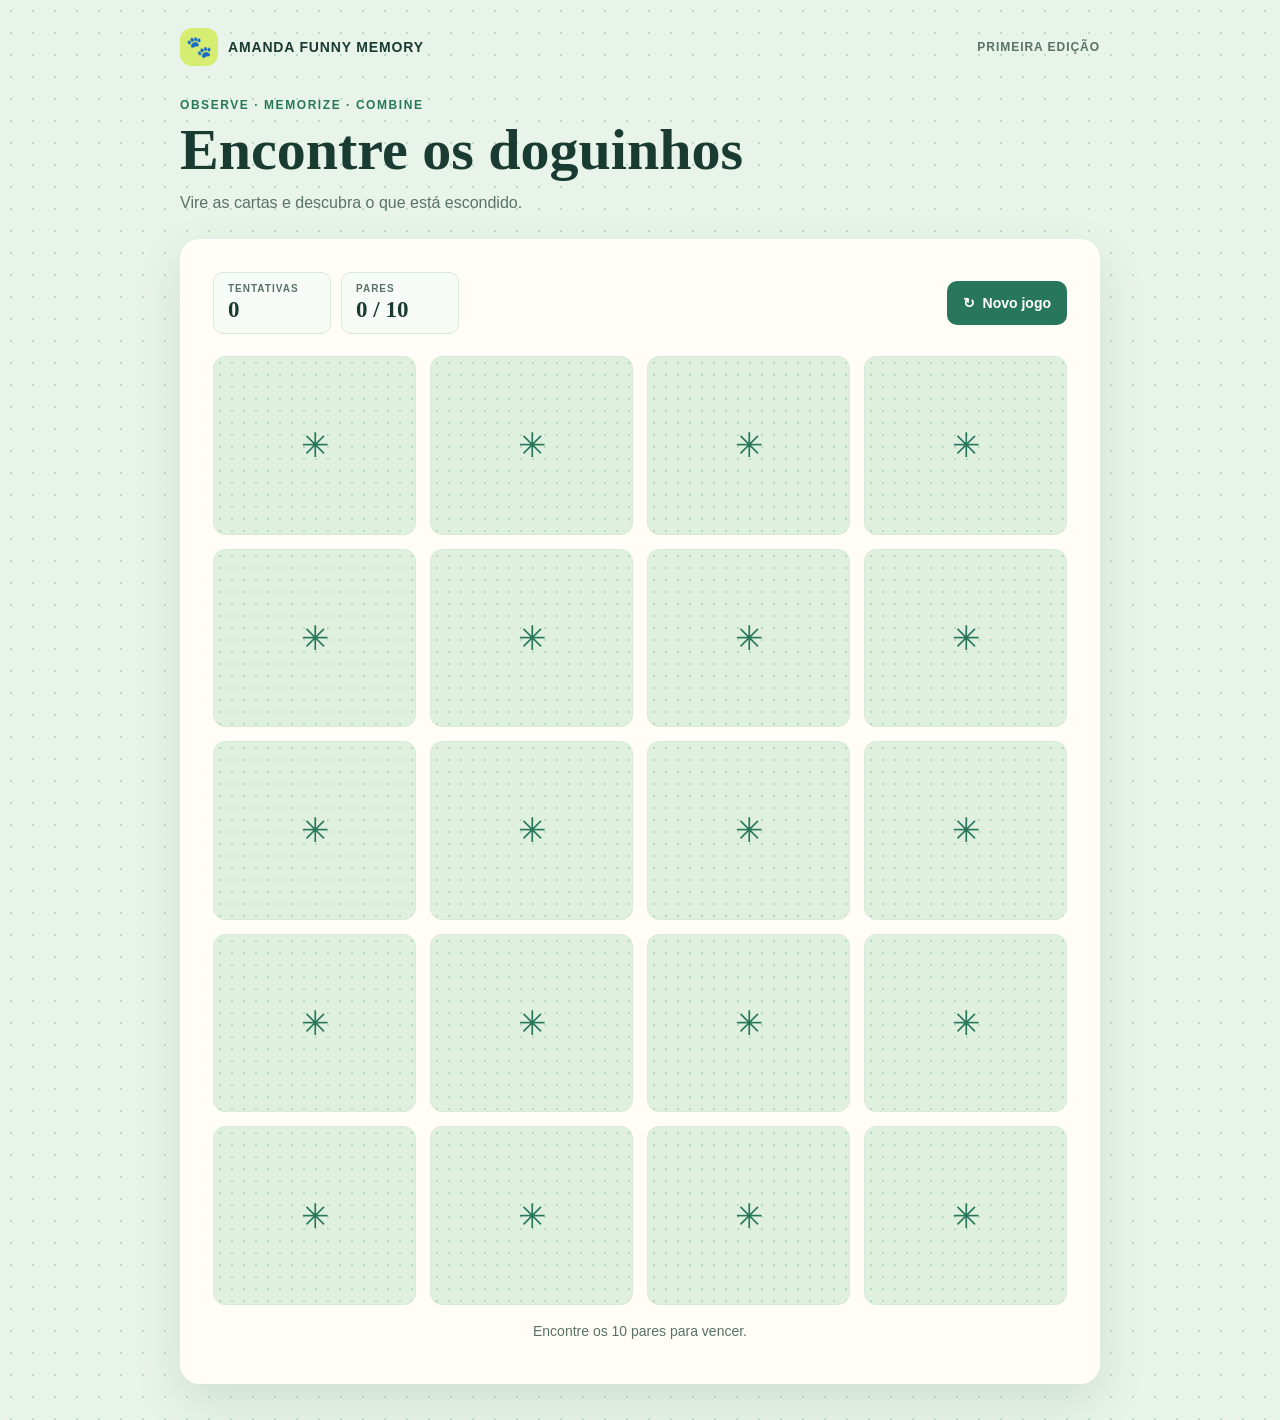
==== index.html @ e9688cb9 "Add memory game" ====
<!doctype html>
<html lang="pt-BR">
<head>
  <meta charset="utf-8">
  <meta name="viewport" content="width=device-width, initial-scale=1">
  <meta name="theme-color" content="#d9f0e2">
  <title>Amanda Funny Memory | Jogo da memória</title>
  <style>
    :root {
      color-scheme: light;
      --ink: #193b32;
      --muted: #587268;
      --leaf: #28775c;
      --leaf-dark: #1d5c46;
      --lime: #d7ed71;
      --coral: #ed7658;
      --paper: #fffdf6;
      --line: #d9e8dc;
      --shadow: 0 18px 48px rgb(33 81 59 / 12%);
    }

    * { box-sizing: border-box; }

    body {
      min-width: 320px;
      min-height: 100vh;
      margin: 0;
      color: var(--ink);
      background-color: #e8f4e9;
      background-image: radial-gradient(#bddcc6 1px, transparent 1px);
      background-size: 22px 22px;
      font-family: "Trebuchet MS", "Segoe UI", sans-serif;
    }

    button { font: inherit; }

    .page {
      width: min(100% - 36px, 920px);
      margin: 0 auto;
      padding: 28px 0 36px;
    }

    .topbar {
      display: flex;
      align-items: center;
      justify-content: space-between;
      margin-bottom: 32px;
    }

    .brand {
      display: inline-flex;
      align-items: center;
      gap: 10px;
      color: var(--ink);
      font-size: 14px;
      font-weight: 800;
      letter-spacing: 0.06em;
      text-transform: uppercase;
    }

    .brand-mark {
      display: grid;
      width: 38px;
      aspect-ratio: 1;
      place-items: center;
      border-radius: 12px;
      background: var(--lime);
      font-size: 21px;
    }

    .edition {
      color: var(--muted);
      font-size: 12px;
      font-weight: 700;
      letter-spacing: 0.08em;
      text-transform: uppercase;
    }

    .intro { margin-bottom: 24px; }

    .eyebrow {
      margin: 0 0 8px;
      color: var(--leaf);
      font-size: 12px;
      font-weight: 800;
      letter-spacing: 0.13em;
      text-transform: uppercase;
    }

    h1 {
      margin: 0;
      font-family: Georgia, "Times New Roman", serif;
      font-size: clamp(36px, 7vw, 58px);
      font-weight: 700;
      line-height: 1.05;
    }

    .subtitle {
      margin: 10px 0 0;
      color: var(--muted);
      font-size: 16px;
      line-height: 1.5;
    }

    .game-panel {
      padding: clamp(18px, 4vw, 32px);
      border: 1px solid rgb(255 255 255 / 80%);
      border-radius: 20px;
      background: var(--paper);
      box-shadow: var(--shadow);
    }

    .game-topline {
      display: flex;
      align-items: center;
      justify-content: space-between;
      gap: 16px;
      margin-bottom: 22px;
    }

    .stats {
      display: flex;
      flex-wrap: wrap;
      gap: 10px;
    }

    .stat {
      min-width: 118px;
      padding: 10px 14px;
      border: 1px solid var(--line);
      border-radius: 10px;
      background: #f7fbf5;
    }

    .stat-label {
      display: block;
      margin-bottom: 3px;
      color: var(--muted);
      font-size: 10px;
      font-weight: 800;
      letter-spacing: 0.1em;
      text-transform: uppercase;
    }

    .stat-value {
      font-family: Georgia, "Times New Roman", serif;
      font-size: 23px;
      font-weight: 700;
      font-variant-numeric: tabular-nums;
    }

    .new-game {
      display: inline-flex;
      min-height: 44px;
      align-items: center;
      justify-content: center;
      gap: 8px;
      padding: 0 16px;
      border: 0;
      border-radius: 10px;
      background: var(--leaf);
      color: white;
      cursor: pointer;
      font-size: 14px;
      font-weight: 800;
      transition: background-color 160ms ease, transform 160ms ease;
    }

    .new-game:hover { background: var(--leaf-dark); transform: translateY(-1px); }
    .new-game:focus-visible, .animal-card:focus-visible { outline: 3px solid var(--coral); outline-offset: 3px; }

    .board {
      display: grid;
      grid-template-columns: repeat(4, minmax(0, 1fr));
      gap: clamp(8px, 2vw, 14px);
      perspective: 1000px;
    }

    .animal-card {
      position: relative;
      display: grid;
      min-width: 0;
      aspect-ratio: 1 / 0.88;
      padding: 0;
      border: 0;
      border-radius: 12px;
      background: transparent;
      cursor: pointer;
      transform-style: preserve-3d;
      transition: transform 480ms cubic-bezier(.2, .75, .25, 1);
    }

    .animal-card.is-flipped, .animal-card.is-matched { transform: rotateY(180deg); }
    .animal-card:disabled { cursor: default; }

    .card-face {
      position: absolute;
      inset: 0;
      display: grid;
      place-items: center;
      overflow: hidden;
      border: 1px solid var(--line);
      border-radius: inherit;
      backface-visibility: hidden;
      -webkit-backface-visibility: hidden;
    }

    .card-back {
      background-color: #dff0df;
      background-image: radial-gradient(#b7d9be 1px, transparent 1px);
      background-size: 12px 12px;
      color: var(--leaf);
      font-size: clamp(23px, 5vw, 34px);
      transition: background-color 180ms ease;
    }

    .animal-card:hover:not(:disabled) .card-back { background-color: #d2eacd; }

    .card-front {
      background: #fff;
      transform: rotateY(180deg);
    }

    .card-front img {
      width: 100%;
      height: 100%;
      padding: 6px;
      object-fit: contain;
    }

    .animal-card.is-matched .card-front {
      border-color: #cf9bc4;
      background: #ebcfea;
      animation: match-pop 360ms ease both;
    }

    .status {
      min-height: 28px;
      margin: 18px 0 0;
      color: var(--muted);
      font-size: 14px;
      text-align: center;
    }

    .status.is-success {
      color: var(--leaf-dark);
      font-weight: 800;
    }

    @keyframes match-pop {
      50% { scale: 1.06; }
    }

    @media (max-width: 520px) {
      .page { width: min(100% - 24px, 440px); padding-top: 18px; }
      .topbar { margin-bottom: 26px; }
      .edition { font-size: 10px; }
      .game-panel { padding: 16px; border-radius: 16px; }
      .game-topline { align-items: stretch; flex-direction: column; }
      .stats { display: grid; grid-template-columns: 1fr 1fr; }
      .stat { min-width: 0; }
      .new-game { width: 100%; }
      .board { gap: 8px; }
      .animal-card { aspect-ratio: 1 / 1; }
    }

    @media (prefers-reduced-motion: reduce) {
      *, *::before, *::after { scroll-behavior: auto !important; animation-duration: 0.01ms !important; animation-iteration-count: 1 !important; transition-duration: 0.01ms !important; }
    }
  </style>
</head>
<body>
  <main class="page">
    <header class="topbar">
      <div class="brand"><span class="brand-mark" aria-hidden="true">🐾</span> Amanda Funny Memory</div>
      <div class="edition">Primeira Edição</div>
    </header>

    <section class="intro" aria-labelledby="page-title">
      <p class="eyebrow">Observe · memorize · combine</p>
      <h1 id="page-title">Encontre os doguinhos</h1>
      <p class="subtitle">Vire as cartas e descubra o que está escondido.</p>
    </section>

    <section class="game-panel" aria-label="Jogo da memória de animais">
      <div class="game-topline">
        <div class="stats" aria-label="Placar">
          <div class="stat">
            <span class="stat-label">Tentativas</span>
            <span class="stat-value" id="attempts">0</span>
          </div>
          <div class="stat">
            <span class="stat-label">Pares</span>
            <span class="stat-value"><span id="pairs">0</span><span aria-hidden="true"> / 10</span></span>
          </div>
        </div>
        <button class="new-game" id="new-game" type="button"><span aria-hidden="true">↻</span> Novo jogo</button>
      </div>

      <div class="board" id="board" aria-label="Tabuleiro com 20 cartas"></div>
      <p class="status" id="status" role="status" aria-live="polite">Encontre os 10 pares para vencer.</p>
    </section>
  </main>

  <script>
    const images = [
      "animal1.jpeg", "animal2.jpg", "animal3.jpg", "animal4.jpeg", "animal5.jpg",
      "animal6.jpeg", "animal7.jpeg", "animal8.jpg", "animal9.jpg", "animal10.jpg"
    ];
    const board = document.querySelector("#board");
    const attemptsDisplay = document.querySelector("#attempts");
    const pairsDisplay = document.querySelector("#pairs");
    const statusDisplay = document.querySelector("#status");
    const newGameButton = document.querySelector("#new-game");

    let firstCard = null;
    let secondCard = null;
    let locked = false;
    let attempts = 0;
    let matchedPairs = 0;
    let mismatchTimer = null;

    function shuffledCards() {
      const cards = [...images, ...images];
      for (let index = cards.length - 1; index > 0; index -= 1) {
        const swapIndex = Math.floor(Math.random() * (index + 1));
        [cards[index], cards[swapIndex]] = [cards[swapIndex], cards[index]];
      }
      return cards;
    }

    function createCard(imageName, index) {
      const card = document.createElement("button");
      card.className = "animal-card";
      card.type = "button";
      card.dataset.image = imageName;
      card.setAttribute("aria-label", `Carta ${index + 1}, fechada`);
      card.setAttribute("aria-pressed", "false");

      const back = document.createElement("span");
      back.className = "card-face card-back";
      back.setAttribute("aria-hidden", "true");
      back.textContent = "✳";

      const front = document.createElement("span");
      front.className = "card-face card-front";
      front.setAttribute("aria-hidden", "true");

      const image = document.createElement("img");
      image.src = `Animais/${encodeURIComponent(imageName)}`;
      image.alt = "";
      image.draggable = false;
      front.append(image);
      card.append(back, front);
      card.addEventListener("click", () => flipCard(card, index));
      return card;
    }

    function startGame() {
      window.clearTimeout(mismatchTimer);
      firstCard = null;
      secondCard = null;
      locked = false;
      attempts = 0;
      matchedPairs = 0;
      attemptsDisplay.textContent = "0";
      pairsDisplay.textContent = "0";
      statusDisplay.textContent = "Encontre os 10 pares para vencer.";
      statusDisplay.classList.remove("is-success");
      board.replaceChildren(...shuffledCards().map(createCard));
    }

    function flipCard(card, index) {
      if (locked || card === firstCard || card.classList.contains("is-matched")) return;

      card.classList.add("is-flipped");
      card.setAttribute("aria-pressed", "true");
      card.setAttribute("aria-label", `Carta ${index + 1}, imagem revelada`);

      if (!firstCard) {
        firstCard = card;
        return;
      }

      secondCard = card;
      locked = true;
      attempts += 1;
      attemptsDisplay.textContent = String(attempts);

      if (firstCard.dataset.image === secondCard.dataset.image) {
        firstCard.classList.add("is-matched");
        secondCard.classList.add("is-matched");
        firstCard.disabled = true;
        secondCard.disabled = true;
        matchedPairs += 1;
        pairsDisplay.textContent = String(matchedPairs);
        firstCard = null;
        secondCard = null;
        locked = false;

        if (matchedPairs === images.length) {
          statusDisplay.textContent = `Parabéns! Você encontrou todos os pares em ${attempts} tentativas!`;
          statusDisplay.classList.add("is-success");
        } else {
          statusDisplay.textContent = "Par encontrado! Continue procurando.";
        }
        return;
      }

      statusDisplay.textContent = "Não foi dessa vez. Tente outra combinação.";
      mismatchTimer = window.setTimeout(() => {
        for (const hiddenCard of [firstCard, secondCard]) {
          hiddenCard.classList.remove("is-flipped");
          hiddenCard.setAttribute("aria-pressed", "false");
          hiddenCard.setAttribute("aria-label", `Carta ${Array.from(board.children).indexOf(hiddenCard) + 1}, fechada`);
        }
        firstCard = null;
        secondCard = null;
        locked = false;
        statusDisplay.textContent = "Encontre os 10 pares para vencer.";
      }, 850);
    }

    newGameButton.addEventListener("click", startGame);
    startGame();
  </script>
</body>
</html>
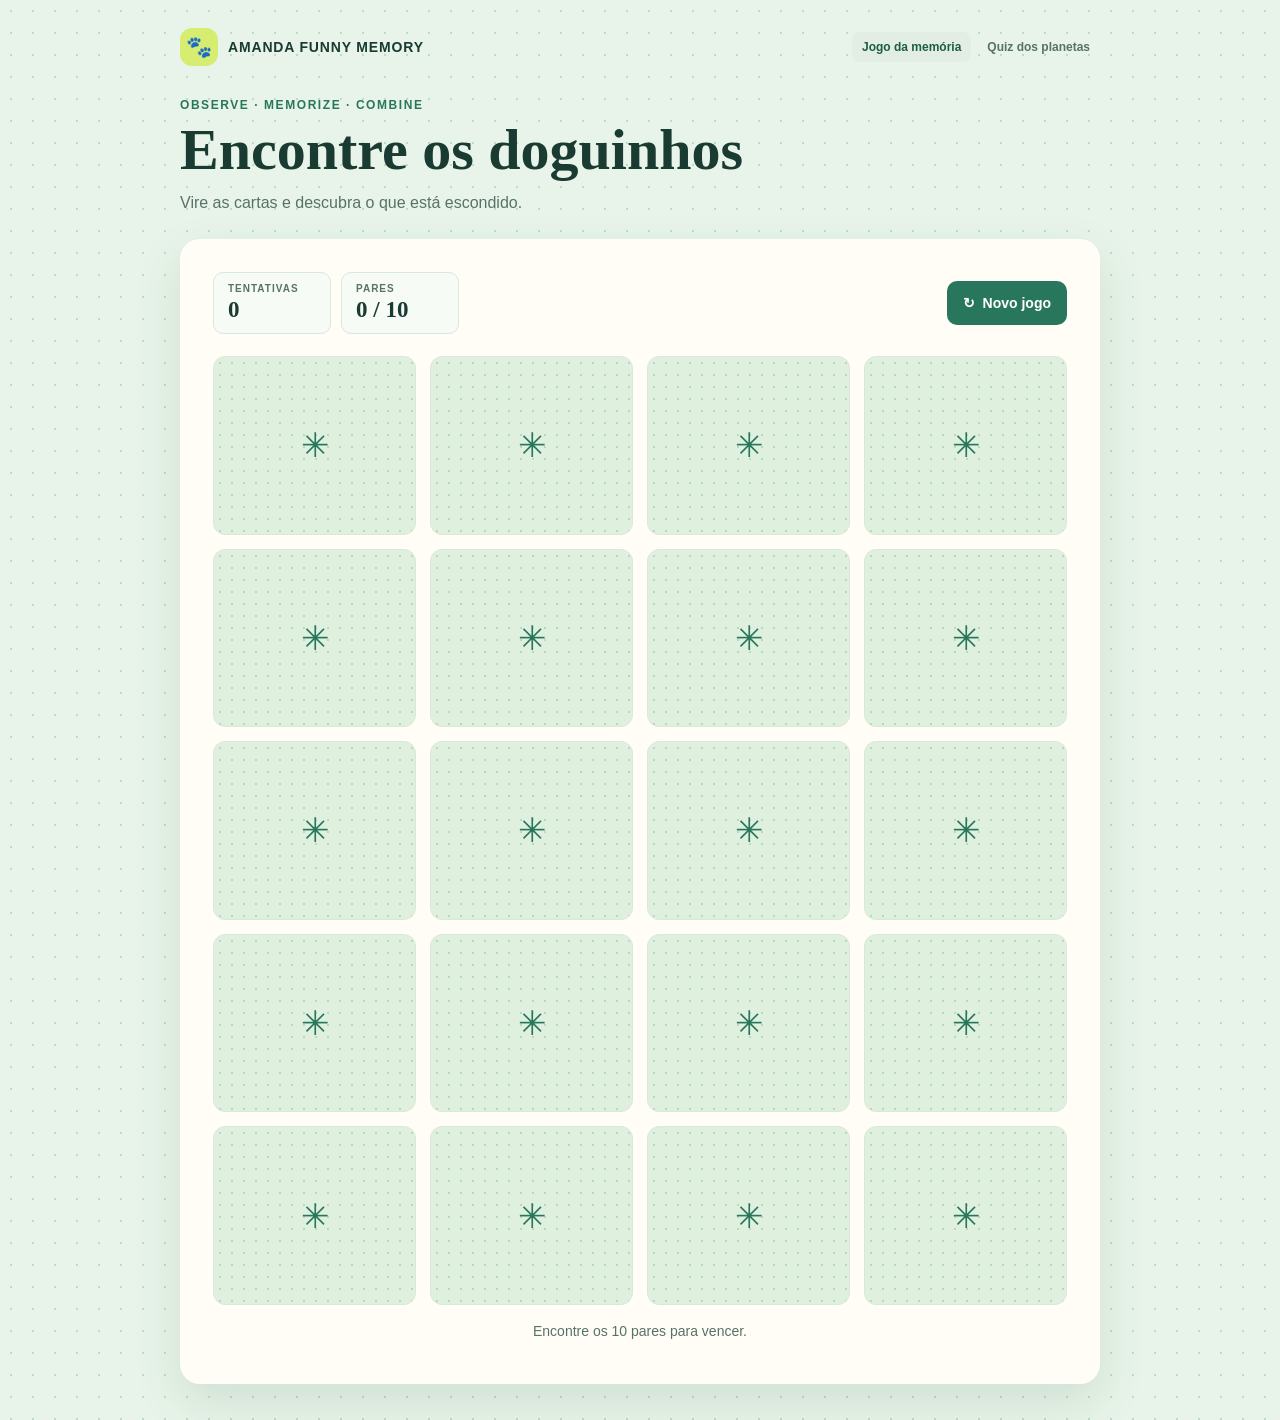
==== commit 5f13f9eb: "Add planets quiz to games site" ====
--- a/index.html
+++ b/index.html
@@ -76,6 +76,26 @@
       text-transform: uppercase;
     }
 
+    .game-nav {
+      display: flex;
+      align-items: center;
+      gap: 6px;
+    }
+
+    .game-nav a {
+      padding: 8px 10px;
+      border-radius: 8px;
+      color: var(--muted);
+      font-size: 12px;
+      font-weight: 700;
+      text-decoration: none;
+    }
+
+    .game-nav a:hover, .game-nav a[aria-current="page"] {
+      background: #e2eee3;
+      color: var(--leaf-dark);
+    }
+
     .intro { margin-bottom: 24px; }
 
     .eyebrow {
@@ -254,7 +274,8 @@
     @media (max-width: 520px) {
       .page { width: min(100% - 24px, 440px); padding-top: 18px; }
       .topbar { margin-bottom: 26px; }
-      .edition { font-size: 10px; }
+      .topbar { align-items: flex-start; flex-direction: column; gap: 10px; padding-bottom: 14px; }
+      .game-nav a { padding: 7px 8px; font-size: 10px; }
       .game-panel { padding: 16px; border-radius: 16px; }
       .game-topline { align-items: stretch; flex-direction: column; }
       .stats { display: grid; grid-template-columns: 1fr 1fr; }
@@ -273,7 +294,10 @@
   <main class="page">
     <header class="topbar">
       <div class="brand"><span class="brand-mark" aria-hidden="true">🐾</span> Amanda Funny Memory</div>
-      <div class="edition">Primeira Edição</div>
+      <nav class="game-nav" aria-label="Jogos">
+        <a href="index.html" aria-current="page">Jogo da memória</a>
+        <a href="quiz.html">Quiz dos planetas</a>
+      </nav>
     </header>
 
     <section class="intro" aria-labelledby="page-title">
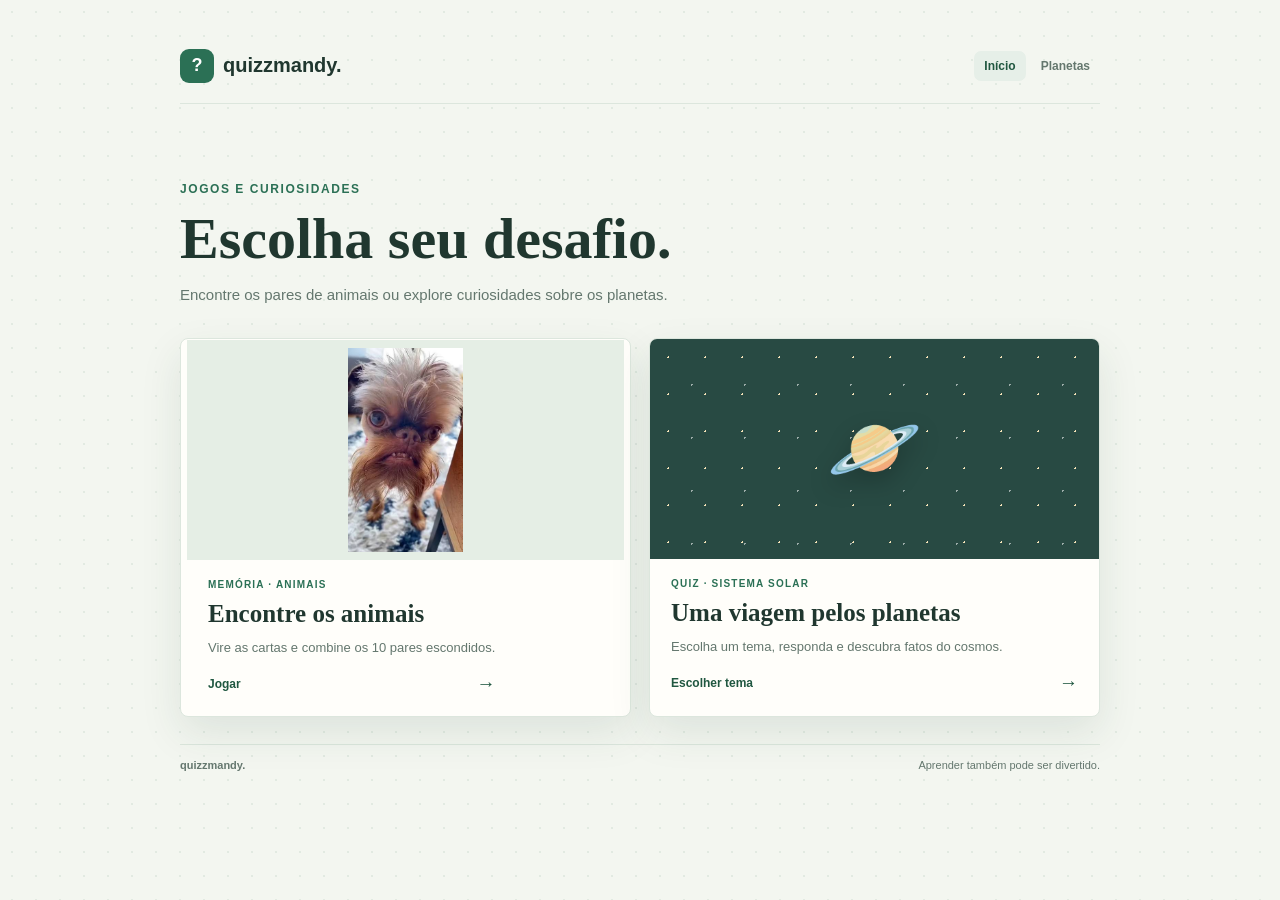
==== commit fe8d5196: "Organiza catalogo de jogos e estilos" ====
--- a/index.html
+++ b/index.html
@@ -3,8 +3,8 @@
 <head>
   <meta charset="utf-8">
   <meta name="viewport" content="width=device-width, initial-scale=1">
-  <meta name="theme-color" content="#d9f0e2">
-  <title>Amanda Funny Memory | Jogo da memória</title>
+  <meta name="theme-color" content="#f3f6f0">
+  <title>quizzmandy | Jogos e quizzes</title>
   <style>
     :root {
       color-scheme: light;
@@ -289,24 +289,57 @@
       *, *::before, *::after { scroll-behavior: auto !important; animation-duration: 0.01ms !important; animation-iteration-count: 1 !important; transition-duration: 0.01ms !important; }
     }
   </style>
+  <link rel="stylesheet" href="site.css">
 </head>
 <body>
   <main class="page">
     <header class="topbar">
-      <div class="brand"><span class="brand-mark" aria-hidden="true">🐾</span> Amanda Funny Memory</div>
+      <a class="brand" href="index.html" aria-label="quizzmandy, início"><span class="brand-mark" aria-hidden="true">?</span><span>quizzmandy<span class="brand-dot">.</span></span></a>
       <nav class="game-nav" aria-label="Jogos">
-        <a href="index.html" aria-current="page">Jogo da memória</a>
-        <a href="quiz.html">Quiz dos planetas</a>
+        <a id="home-link" href="#jogos" aria-current="page">Início</a>
+        <a href="quiz.html">Planetas</a>
       </nav>
     </header>
 
-    <section class="intro" aria-labelledby="page-title">
-      <p class="eyebrow">Observe · memorize · combine</p>
-      <h1 id="page-title">Encontre os doguinhos</h1>
-      <p class="subtitle">Vire as cartas e descubra o que está escondido.</p>
+    <section class="portal-view" id="home-view" aria-labelledby="home-title">
+      <div class="portal-intro">
+        <p class="eyebrow">JOGOS E CURIOSIDADES</p>
+        <h1 id="home-title" tabindex="-1">Escolha seu desafio.</h1>
+        <p>Encontre os pares de animais ou explore curiosidades sobre os planetas.</p>
+      </div>
+
+      <div class="experience-grid" id="jogos">
+        <button class="experience-card" id="animais" type="button" data-action="start-memory">
+          <span class="experience-art experience-art--animals"><img src="Animais/animal1.jpeg" alt="" fetchpriority="high"></span>
+          <span class="experience-copy">
+            <span class="experience-kicker">MEMÓRIA · ANIMAIS</span>
+            <span class="experience-title">Encontre os animais</span>
+            <span class="experience-description">Vire as cartas e combine os 10 pares escondidos.</span>
+            <span class="experience-cta">Jogar <span aria-hidden="true">→</span></span>
+          </span>
+        </button>
+
+        <a class="experience-card" href="quiz.html">
+          <span class="experience-art experience-art--planets" aria-hidden="true"><span>🪐</span></span>
+          <span class="experience-copy">
+            <span class="experience-kicker">QUIZ · SISTEMA SOLAR</span>
+            <span class="experience-title">Uma viagem pelos planetas</span>
+            <span class="experience-description">Escolha um tema, responda e descubra fatos do cosmos.</span>
+            <span class="experience-cta">Escolher tema <span aria-hidden="true">→</span></span>
+          </span>
+        </a>
+      </div>
+      <footer class="portal-footer">quizzmandy. <span>Aprender também pode ser divertido.</span></footer>
     </section>
 
-    <section class="game-panel" aria-label="Jogo da memória de animais">
+    <section class="animal-view is-hidden" id="animal-game" aria-labelledby="page-title" aria-hidden="true">
+      <section class="intro" aria-labelledby="page-title">
+        <p class="eyebrow">OBSERVE · MEMORIZE · COMBINE</p>
+        <h1 id="page-title" tabindex="-1">Encontre os animais</h1>
+        <p class="subtitle">Vire as cartas e descubra o que está escondido.</p>
+      </section>
+
+      <section class="game-panel" aria-label="Jogo da memória de animais">
       <div class="game-topline">
         <div class="stats" aria-label="Placar">
           <div class="stat">
@@ -323,6 +356,7 @@
 
       <div class="board" id="board" aria-label="Tabuleiro com 20 cartas"></div>
       <p class="status" id="status" role="status" aria-live="polite">Encontre os 10 pares para vencer.</p>
+      </section>
     </section>
   </main>
 
@@ -336,6 +370,12 @@
     const pairsDisplay = document.querySelector("#pairs");
     const statusDisplay = document.querySelector("#status");
     const newGameButton = document.querySelector("#new-game");
+    const homeView = document.querySelector("#home-view");
+    const animalView = document.querySelector("#animal-game");
+    const homeLink = document.querySelector("#home-link");
+    const animalStartButton = document.querySelector("#animais");
+    const homeTitle = document.querySelector("#home-title");
+    const animalTitle = document.querySelector("#page-title");
 
     let firstCard = null;
     let secondCard = null;
@@ -394,6 +434,22 @@
       board.replaceChildren(...shuffledCards().map(createCard));
     }
 
+    function showAnimalGame() {
+      startGame();
+      homeView.classList.add("is-hidden");
+      animalView.classList.remove("is-hidden");
+      animalView.setAttribute("aria-hidden", "false");
+      animalTitle.focus();
+    }
+
+    function showHome() {
+      window.clearTimeout(mismatchTimer);
+      homeView.classList.remove("is-hidden");
+      animalView.classList.add("is-hidden");
+      animalView.setAttribute("aria-hidden", "true");
+      homeTitle.focus();
+    }
+
     function flipCard(card, index) {
       if (locked || card === firstCard || card.classList.contains("is-matched")) return;
 
@@ -445,8 +501,14 @@
       }, 850);
     }
 
+    animalStartButton.addEventListener("click", showAnimalGame);
     newGameButton.addEventListener("click", startGame);
-    startGame();
+    homeLink.addEventListener("click", (event) => {
+      if (!animalView.classList.contains("is-hidden")) {
+        event.preventDefault();
+        showHome();
+      }
+    });
   </script>
 </body>
 </html>
--- a/site.css
+++ b/site.css
@@ -0,0 +1,168 @@
+:root {
+  color-scheme: light;
+  --ink: #20372f;
+  --muted: #64776e;
+  --leaf: #2b7055;
+  --leaf-dark: #205740;
+  --lime: #e4edaa;
+  --coral: #d9775a;
+  --paper: #fffefa;
+  --line: #dce6dd;
+  --shadow: 0 16px 42px rgb(34 70 52 / 10%);
+  --purple: #2b7055;
+  --lavender: #e6efe8;
+  --yellow: #d7ad59;
+  --green: #2b805d;
+  --red: #c65361;
+  --bg: #f3f6f0;
+}
+
+* { box-sizing: border-box; }
+
+body {
+  color: var(--ink);
+  background-color: var(--bg);
+  background-image: radial-gradient(rgb(54 111 82 / 9%) .8px, transparent .8px);
+  background-size: 24px 24px;
+  font-family: "Trebuchet MS", "Segoe UI", sans-serif;
+}
+
+button, a { font: inherit; }
+button:focus-visible, a:focus-visible { outline: 3px solid var(--coral); outline-offset: 3px; }
+
+.topbar {
+  min-height: 76px;
+  margin-bottom: 0;
+  padding: 14px 0;
+  border-bottom: 1px solid var(--line);
+}
+
+.brand {
+  gap: 9px;
+  color: var(--ink);
+  font-size: 20px;
+  font-weight: 800;
+  letter-spacing: 0;
+  text-decoration: none;
+  text-transform: none;
+}
+
+.brand-mark {
+  width: 34px;
+  border-radius: 9px;
+  background: var(--leaf);
+  color: #fff;
+  font-size: 18px;
+}
+
+.game-nav, .game-links { display: flex; align-items: center; gap: 5px; }
+.game-nav a, .game-links a {
+  border-radius: 7px;
+  padding: 8px 10px;
+  color: var(--muted);
+  font-size: 12px;
+  font-weight: 700;
+  text-decoration: none;
+}
+.game-nav a:hover, .game-nav a[aria-current="page"],
+.game-links a:hover, .game-links a[aria-current="page"] {
+  background: var(--lavender);
+  color: var(--leaf-dark);
+}
+
+.portal-view {
+  width: min(100%, 980px);
+  margin: 0 auto;
+  padding: clamp(40px, 7vw, 78px) 0 28px;
+  animation: portal-appear 360ms ease both;
+}
+
+.portal-intro { max-width: 680px; margin-bottom: 30px; }
+.portal-intro .eyebrow { color: var(--leaf); }
+.portal-intro h1 {
+  margin: 12px 0 13px;
+  font-family: Georgia, "Times New Roman", serif;
+  font-size: clamp(38px, 6vw, 58px);
+  line-height: 1.06;
+}
+.portal-intro > p:last-child { max-width: 530px; margin: 0; color: var(--muted); font-size: 15px; line-height: 1.7; }
+
+.experience-grid { display: grid; grid-template-columns: repeat(2, minmax(0, 1fr)); gap: 18px; }
+.experience-card {
+  display: flex;
+  min-width: 0;
+  flex-direction: column;
+  overflow: hidden;
+  border: 1px solid var(--line);
+  border-radius: 8px;
+  background: var(--paper);
+  box-shadow: var(--shadow);
+  color: var(--ink);
+  text-align: left;
+  text-decoration: none;
+  cursor: pointer;
+  transition: border-color 160ms ease, transform 160ms ease, box-shadow 160ms ease;
+}
+.experience-card:hover { transform: translateY(-3px); border-color: #9dbdaa; box-shadow: 0 20px 44px rgb(34 70 52 / 14%); }
+.experience-art { display: grid; width: 100%; height: 220px; place-items: center; overflow: hidden; }
+.experience-art--animals { position: relative; display: block; background: #e5eee5; }
+.experience-art--animals img { position: absolute; inset: 0; width: 100%; height: 100%; padding: 8px; object-fit: contain; }
+.experience-art--planets {
+  background-color: #284a43;
+  background-image: radial-gradient(#f4e3b8 1px, transparent 1px), radial-gradient(rgb(255 255 255 / 54%) 1px, transparent 1px);
+  background-position: 0 0, 15px 19px;
+  background-size: 37px 37px, 53px 53px;
+}
+.experience-art--planets span { font-size: 76px; filter: drop-shadow(0 10px 12px rgb(0 0 0 / 22%)); }
+.experience-copy { display: grid; gap: 9px; padding: 19px 21px 20px; }
+.experience-kicker { color: var(--leaf); font-size: 10px; font-weight: 800; letter-spacing: .12em; }
+.experience-title { font-family: Georgia, "Times New Roman", serif; font-size: 25px; font-weight: 700; line-height: 1.2; }
+.experience-description { max-width: 360px; color: var(--muted); font-size: 13px; line-height: 1.55; }
+.experience-cta { display: flex; align-items: center; justify-content: space-between; margin-top: 6px; color: var(--leaf-dark); font-size: 12px; font-weight: 800; }
+.experience-cta span { font-size: 19px; transition: transform 160ms ease; }
+.experience-card:hover .experience-cta span { transform: translateX(4px); }
+.portal-footer { display: flex; justify-content: space-between; gap: 12px; margin-top: 27px; border-top: 1px solid var(--line); padding-top: 14px; color: var(--muted); font-size: 11px; font-weight: 700; }
+.portal-footer span { font-weight: 400; }
+
+.animal-view { padding: 30px 0 36px; }
+.animal-view .intro { margin-bottom: 22px; }
+.animal-view .eyebrow { color: var(--leaf); }
+.animal-view .game-panel { border-radius: 8px; box-shadow: var(--shadow); }
+.animal-view .new-game { background: var(--leaf); }
+.animal-view .new-game:hover { background: var(--leaf-dark); }
+.is-hidden { display: none !important; }
+
+.shell::before, .shell::after { border-color: rgb(43 112 85 / 10%); }
+.start-card, .game-card, .result-card { border-radius: 8px; box-shadow: var(--shadow); }
+.category-option.selected { border-color: #9dbdaa; background: #f3f8f3; box-shadow: inset 3px 0 0 var(--leaf); }
+.category-option:hover { border-color: #b6cdbd; }
+.category-option:not(:disabled):hover, .answer-option:not(:disabled):hover { border-color: #9dbdaa; background: #f7faf6; }
+.primary-button, .next-button { background: var(--leaf); }
+.primary-button:hover, .next-button:hover:not(:disabled) { background: var(--leaf-dark); }
+.progress-track span { background: linear-gradient(90deg, var(--leaf), #83ad82); }
+.answer-option.correct { border-color: #8ac8ad; background: #eff9f4; color: #226e50; }
+.answer-option.wrong { border-color: #e5a0a7; background: #fff2f3; color: #a83c49; }
+
+@keyframes portal-appear { from { opacity: 0; transform: translateY(8px); } to { opacity: 1; transform: translateY(0); } }
+
+@media (max-width: 680px) {
+  .topbar { min-height: 66px; padding: 11px 0; }
+  .brand { font-size: 17px; }
+  .brand-mark { width: 30px; }
+  .game-nav, .game-links { flex-wrap: wrap; gap: 2px; }
+  .game-nav a, .game-links a { padding: 8px 7px; font-size: 10px; }
+  .portal-view { padding: 36px 0 22px; }
+  .portal-intro { margin-bottom: 23px; }
+  .portal-intro h1 { font-size: 40px; }
+  .portal-intro > p:last-child { font-size: 13px; }
+  .experience-grid { grid-template-columns: 1fr; gap: 13px; }
+  .experience-art { height: 180px; }
+  .experience-copy { padding: 16px; }
+  .experience-title { font-size: 22px; }
+  .portal-footer { flex-direction: column; }
+  .animal-view { padding-top: 24px; }
+}
+
+@media (prefers-reduced-motion: reduce) {
+  *, *::before, *::after { scroll-behavior: auto !important; animation-duration: .01ms !important; animation-iteration-count: 1 !important; transition-duration: .01ms !important; }
+}
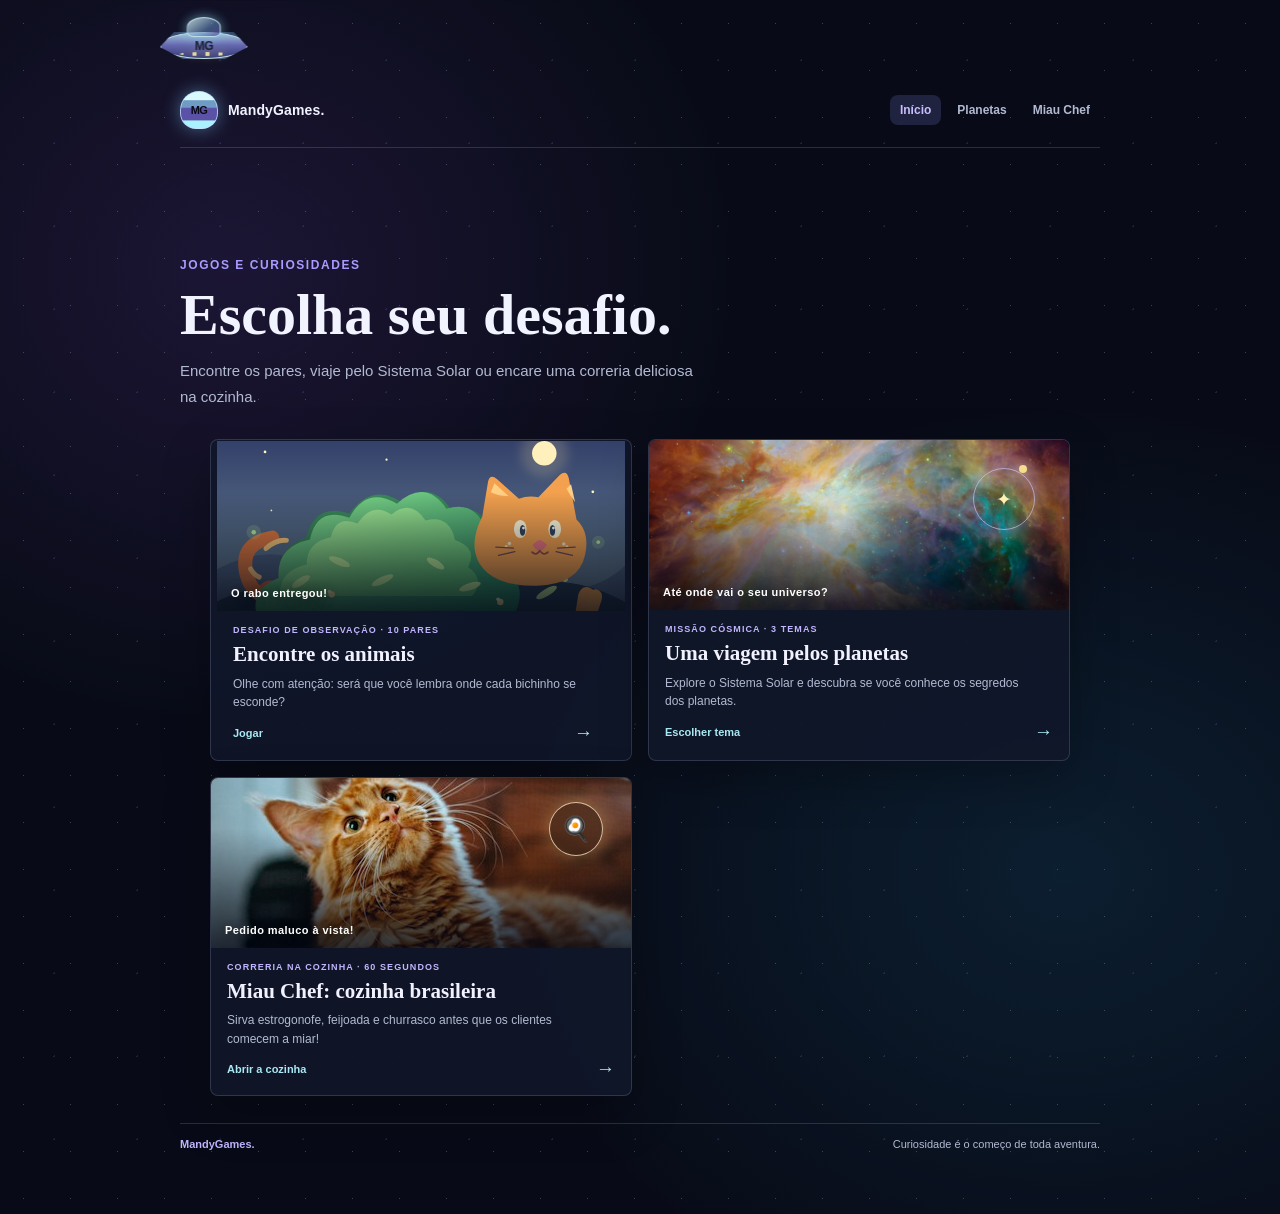
==== commit d4cf746c: "feat: implementação do jogo miauchef" ====
--- a/index.html
+++ b/index.html
@@ -3,20 +3,21 @@
 <head>
   <meta charset="utf-8">
   <meta name="viewport" content="width=device-width, initial-scale=1">
-  <meta name="theme-color" content="#f3f6f0">
-  <title>quizzmandy | Jogos e quizzes</title>
+  <meta name="theme-color" content="#080b17">
+  <title>MandyGames | Jogos e quizzes</title>
+  <link rel="stylesheet" href="site.css">
   <style>
     :root {
-      color-scheme: light;
-      --ink: #193b32;
-      --muted: #587268;
-      --leaf: #28775c;
-      --leaf-dark: #1d5c46;
-      --lime: #d7ed71;
-      --coral: #ed7658;
-      --paper: #fffdf6;
-      --line: #d9e8dc;
-      --shadow: 0 18px 48px rgb(33 81 59 / 12%);
+      color-scheme: dark;
+      --ink: #f1f3ff;
+      --muted: #b2bad2;
+      --leaf: #a99bff;
+      --leaf-dark: #c8beff;
+      --lime: #b7adff;
+      --coral: #87e3f2;
+      --paper: #11172a;
+      --line: rgb(191 201 239 / 18%);
+      --shadow: 0 18px 48px rgb(0 0 0 / 28%);
     }
 
     * { box-sizing: border-box; }
@@ -26,9 +27,10 @@
       min-height: 100vh;
       margin: 0;
       color: var(--ink);
-      background-color: #e8f4e9;
-      background-image: radial-gradient(#bddcc6 1px, transparent 1px);
-      background-size: 22px 22px;
+      background-color: #080b17;
+      background-image: radial-gradient(rgb(192 204 255 / 27%) .8px, transparent .8px), radial-gradient(rgb(117 133 220 / 19%) 1px, transparent 1px), radial-gradient(ellipse at 18% 22%, rgb(91 55 145 / 24%), transparent 34%), radial-gradient(ellipse at 83% 72%, rgb(26 108 148 / 20%), transparent 38%);
+      background-position: 0 0, 13px 19px, center, center;
+      background-size: 47px 47px, 83px 83px, cover, cover;
       font-family: "Trebuchet MS", "Segoe UI", sans-serif;
     }
 
@@ -64,8 +66,13 @@
       aspect-ratio: 1;
       place-items: center;
       border-radius: 12px;
-      background: var(--lime);
-      font-size: 21px;
+      border: 1px solid rgb(190 223 255 / 80%);
+      border-radius: 50% 50% 42% 42%;
+      background: linear-gradient(180deg, #d9fbff 0 22%, #6f9bc4 24% 42%, #5b52a7 46% 78%, #aaf2ff 80%);
+      box-shadow: 0 0 18px rgb(136 213 255 / 44%);
+      color: #080b17;
+      font-size: 11px;
+      letter-spacing: -.06em;
     }
 
     .edition {
@@ -92,7 +99,7 @@
     }
 
     .game-nav a:hover, .game-nav a[aria-current="page"] {
-      background: #e2eee3;
+      background: #20233f;
       color: var(--leaf-dark);
     }
 
@@ -100,7 +107,7 @@
 
     .eyebrow {
       margin: 0 0 8px;
-      color: var(--leaf);
+      color: #c7baff;
       font-size: 12px;
       font-weight: 800;
       letter-spacing: 0.13em;
@@ -124,7 +131,7 @@
 
     .game-panel {
       padding: clamp(18px, 4vw, 32px);
-      border: 1px solid rgb(255 255 255 / 80%);
+      border: 1px solid var(--line);
       border-radius: 20px;
       background: var(--paper);
       box-shadow: var(--shadow);
@@ -149,7 +156,7 @@
       padding: 10px 14px;
       border: 1px solid var(--line);
       border-radius: 10px;
-      background: #f7fbf5;
+      background: #171d32;
     }
 
     .stat-label {
@@ -226,18 +233,18 @@
     }
 
     .card-back {
-      background-color: #dff0df;
-      background-image: radial-gradient(#b7d9be 1px, transparent 1px);
+      background-color: #242744;
+      background-image: radial-gradient(#7776b5 1px, transparent 1px);
       background-size: 12px 12px;
-      color: var(--leaf);
+      color: #d7d1ff;
       font-size: clamp(23px, 5vw, 34px);
       transition: background-color 180ms ease;
     }
 
-    .animal-card:hover:not(:disabled) .card-back { background-color: #d2eacd; }
+    .animal-card:hover:not(:disabled) .card-back { background-color: #303256; }
 
     .card-front {
-      background: #fff;
+      background: #171d32;
       transform: rotateY(180deg);
     }
 
@@ -249,8 +256,8 @@
     }
 
     .animal-card.is-matched .card-front {
-      border-color: #cf9bc4;
-      background: #ebcfea;
+      border-color: #d396eb;
+      background: #3b2948;
       animation: match-pop 360ms ease both;
     }
 
@@ -263,7 +270,7 @@
     }
 
     .status.is-success {
-      color: var(--leaf-dark);
+      color: #d4cbff;
       font-weight: 800;
     }
 
@@ -272,7 +279,7 @@
     }
 
     @media (max-width: 520px) {
-      .page { width: min(100% - 24px, 440px); padding-top: 18px; }
+      .page { width: min(100% - 36px, 440px); padding-top: 18px; }
       .topbar { margin-bottom: 26px; }
       .topbar { align-items: flex-start; flex-direction: column; gap: 10px; padding-bottom: 14px; }
       .game-nav a { padding: 7px 8px; font-size: 10px; }
@@ -289,15 +296,15 @@
       *, *::before, *::after { scroll-behavior: auto !important; animation-duration: 0.01ms !important; animation-iteration-count: 1 !important; transition-duration: 0.01ms !important; }
     }
   </style>
-  <link rel="stylesheet" href="site.css">
 </head>
-<body>
+<body class="home-page">
   <main class="page">
     <header class="topbar">
-      <a class="brand" href="index.html" aria-label="quizzmandy, início"><span class="brand-mark" aria-hidden="true">?</span><span>quizzmandy<span class="brand-dot">.</span></span></a>
+      <a class="brand" href="index.html" aria-label="MandyGames, início"><span class="brand-mark" aria-hidden="true">MG</span><span>MandyGames<span class="brand-dot">.</span></span></a>
       <nav class="game-nav" aria-label="Jogos">
         <a id="home-link" href="#jogos" aria-current="page">Início</a>
         <a href="quiz.html">Planetas</a>
+        <a href="cozinha.html">Miau Chef</a>
       </nav>
     </header>
 
@@ -305,41 +312,51 @@
       <div class="portal-intro">
         <p class="eyebrow">JOGOS E CURIOSIDADES</p>
         <h1 id="home-title" tabindex="-1">Escolha seu desafio.</h1>
-        <p>Encontre os pares de animais ou explore curiosidades sobre os planetas.</p>
+        <p>Encontre os pares, viaje pelo Sistema Solar ou encare uma correria deliciosa na cozinha.</p>
       </div>
 
-      <div class="experience-grid" id="jogos">
+      <div class="experience-grid" id="jogos" aria-label="Catálogo de jogos">
         <button class="experience-card" id="animais" type="button" data-action="start-memory">
-          <span class="experience-art experience-art--animals"><img src="Animais/animal1.jpeg" alt="" fetchpriority="high"></span>
+          <span class="experience-art experience-art--animals"><img src="assets/catalogo-animais.svg" alt="" fetchpriority="high"><span class="experience-art-label">O rabo entregou!</span></span>
           <span class="experience-copy">
-            <span class="experience-kicker">MEMÓRIA · ANIMAIS</span>
+            <span class="experience-kicker">DESAFIO DE OBSERVAÇÃO · 10 PARES</span>
             <span class="experience-title">Encontre os animais</span>
-            <span class="experience-description">Vire as cartas e combine os 10 pares escondidos.</span>
+            <span class="experience-description">Olhe com atenção: será que você lembra onde cada bichinho se esconde?</span>
             <span class="experience-cta">Jogar <span aria-hidden="true">→</span></span>
           </span>
         </button>
 
         <a class="experience-card" href="quiz.html">
-          <span class="experience-art experience-art--planets" aria-hidden="true"><span>🪐</span></span>
+          <span class="experience-art experience-art--planets" aria-hidden="true"><img src="assets/universo-nasa.jpg" alt=""><span class="experience-art-label">Até onde vai o seu universo?</span><span class="planet-orbit" aria-hidden="true">✦</span></span>
           <span class="experience-copy">
-            <span class="experience-kicker">QUIZ · SISTEMA SOLAR</span>
+            <span class="experience-kicker">MISSÃO CÓSMICA · 3 TEMAS</span>
             <span class="experience-title">Uma viagem pelos planetas</span>
-            <span class="experience-description">Escolha um tema, responda e descubra fatos do cosmos.</span>
+            <span class="experience-description">Explore o Sistema Solar e descubra se você conhece os segredos dos planetas.</span>
             <span class="experience-cta">Escolher tema <span aria-hidden="true">→</span></span>
           </span>
         </a>
+
+        <a class="experience-card" href="cozinha.html">
+          <span class="experience-art experience-art--kitchen" aria-hidden="true"><img src="assets/cozinha/gato-chef-luna.jpg" alt=""><span class="experience-art-label">Pedido maluco à vista!</span><span class="kitchen-orbit" aria-hidden="true">🍳</span></span>
+          <span class="experience-copy">
+            <span class="experience-kicker">CORRERIA NA COZINHA · 60 SEGUNDOS</span>
+            <span class="experience-title">Miau Chef: cozinha brasileira</span>
+            <span class="experience-description">Sirva estrogonofe, feijoada e churrasco antes que os clientes comecem a miar!</span>
+            <span class="experience-cta">Abrir a cozinha <span aria-hidden="true">→</span></span>
+          </span>
+        </a>
       </div>
-      <footer class="portal-footer">quizzmandy. <span>Aprender também pode ser divertido.</span></footer>
+      <footer class="portal-footer">MandyGames. <span>Curiosidade é o começo de toda aventura.</span></footer>
     </section>
 
     <section class="animal-view is-hidden" id="animal-game" aria-labelledby="page-title" aria-hidden="true">
       <section class="intro" aria-labelledby="page-title">
         <p class="eyebrow">OBSERVE · MEMORIZE · COMBINE</p>
-        <h1 id="page-title" tabindex="-1">Encontre os animais</h1>
+        <h1 id="page-title" tabindex="-1">Encontre os doguinhos</h1>
         <p class="subtitle">Vire as cartas e descubra o que está escondido.</p>
       </section>
 
-      <section class="game-panel" aria-label="Jogo da memória de animais">
+      <section class="game-panel" aria-label="Jogo da memória dos doguinhos">
       <div class="game-topline">
         <div class="stats" aria-label="Placar">
           <div class="stat">
@@ -359,6 +376,12 @@
       </section>
     </section>
   </main>
+
+  <button class="saucer-flight" type="button" aria-label="Disco voador. Arraste para mover ou use as setas do teclado.">
+    <span class="saucer-dome" aria-hidden="true"></span>
+    <span class="saucer-disc" aria-hidden="true">MG</span>
+    <span class="saucer-lights" aria-hidden="true"></span>
+  </button>
 
   <script>
     const images = [
@@ -376,6 +399,7 @@
     const animalStartButton = document.querySelector("#animais");
     const homeTitle = document.querySelector("#home-title");
     const animalTitle = document.querySelector("#page-title");
+    const saucer = document.querySelector(".saucer-flight");
 
     let firstCard = null;
     let secondCard = null;
@@ -383,6 +407,102 @@
     let attempts = 0;
     let matchedPairs = 0;
     let mismatchTimer = null;
+    let saucerPointer = null;
+    let saucerOffset = { x: 0, y: 0 };
+    const saucerMotionPreference = window.matchMedia("(prefers-reduced-motion: reduce)");
+    const saucerLapDuration = 36000;
+
+    function saucerBasePosition(timestamp) {
+      const padding = 16;
+      const maxLeft = Math.max(padding, document.documentElement.clientWidth - saucer.offsetWidth - padding);
+      const maxTop = Math.max(padding, document.documentElement.clientHeight - saucer.offsetHeight - padding);
+      const width = maxLeft - padding;
+      const height = maxTop - padding;
+      const perimeter = 2 * (width + height);
+      const distance = (timestamp % saucerLapDuration) / saucerLapDuration * perimeter;
+      const edges = [
+        { length: width, x: (progress) => padding + width * progress, y: () => padding },
+        { length: height, x: () => maxLeft, y: (progress) => padding + height * progress },
+        { length: width, x: (progress) => maxLeft - width * progress, y: () => maxTop },
+        { length: height, x: () => padding, y: (progress) => maxTop - height * progress }
+      ];
+      let remaining = distance;
+      for (const edge of edges) {
+        if (remaining <= edge.length) {
+          const progress = edge.length ? remaining / edge.length : 0;
+          return { x: edge.x(progress), y: edge.y(progress) };
+        }
+        remaining -= edge.length;
+      }
+      return { x: padding, y: padding };
+    }
+
+    function renderSaucer(timestamp) {
+      const padding = 16;
+      const maxLeft = Math.max(0, document.documentElement.clientWidth - saucer.offsetWidth);
+      const maxTop = Math.max(0, document.documentElement.clientHeight - saucer.offsetHeight);
+      const base = saucerMotionPreference.matches ? { x: padding, y: padding } : saucerBasePosition(timestamp);
+      const left = Math.min(maxLeft, Math.max(0, base.x + saucerOffset.x));
+      const top = Math.min(maxTop, Math.max(0, base.y + saucerOffset.y));
+      saucer.style.transform = `translate3d(${left}px, ${top}px, 0)`;
+    }
+
+    saucer.addEventListener("pointerdown", (event) => {
+      if (event.button !== 0) return;
+      const bounds = saucer.getBoundingClientRect();
+      saucerPointer = {
+        id: event.pointerId,
+        x: event.clientX,
+        y: event.clientY
+      };
+      saucer.classList.add("is-dragging");
+      saucer.setPointerCapture(event.pointerId);
+      event.preventDefault();
+    });
+
+    saucer.addEventListener("pointermove", (event) => {
+      if (!saucerPointer || event.pointerId !== saucerPointer.id) return;
+      saucerOffset.x += event.clientX - saucerPointer.x;
+      saucerOffset.y += event.clientY - saucerPointer.y;
+      saucerPointer.x = event.clientX;
+      saucerPointer.y = event.clientY;
+      renderSaucer(performance.now());
+    });
+
+    function stopSaucerDrag(event) {
+      if (!saucerPointer || event.pointerId !== saucerPointer.id) return;
+      saucerPointer = null;
+      saucer.classList.remove("is-dragging");
+    }
+
+    saucer.addEventListener("pointerup", stopSaucerDrag);
+    saucer.addEventListener("pointercancel", stopSaucerDrag);
+    saucer.addEventListener("keydown", (event) => {
+      const step = event.shiftKey ? 48 : 20;
+      const directions = {
+        ArrowUp: [0, -step],
+        ArrowDown: [0, step],
+        ArrowLeft: [-step, 0],
+        ArrowRight: [step, 0]
+      };
+      const direction = directions[event.key];
+      if (!direction) return;
+      event.preventDefault();
+      saucerOffset.x += direction[0];
+      saucerOffset.y += direction[1];
+      renderSaucer(performance.now());
+    });
+
+    function animateSaucer(timestamp) {
+      renderSaucer(timestamp);
+      if (!saucerMotionPreference.matches && animalView.classList.contains("is-hidden")) {
+        requestAnimationFrame(animateSaucer);
+      }
+    }
+
+    requestAnimationFrame(animateSaucer);
+    saucerMotionPreference.addEventListener("change", () => requestAnimationFrame(animateSaucer));
+    window.addEventListener("resize", () => renderSaucer(performance.now()));
 
     function shuffledCards() {
       const cards = [...images, ...images];
@@ -447,6 +567,7 @@
       homeView.classList.remove("is-hidden");
       animalView.classList.add("is-hidden");
       animalView.setAttribute("aria-hidden", "true");
+      requestAnimationFrame(animateSaucer);
       homeTitle.focus();
     }
 
--- a/site.css
+++ b/site.css
@@ -124,6 +124,269 @@
 .portal-footer { display: flex; justify-content: space-between; gap: 12px; margin-top: 27px; border-top: 1px solid var(--line); padding-top: 14px; color: var(--muted); font-size: 11px; font-weight: 700; }
 .portal-footer span { font-weight: 400; }
 
+.home-page .page { position: relative; z-index: 1; padding-top: 72px; }
+.home-page .brand { letter-spacing: .01em; text-transform: none; }
+.home-page .brand-mark {
+  position: relative;
+  z-index: 0;
+  overflow: visible;
+  border: 1px solid rgb(190 223 255 / 80%);
+  border-radius: 50% 50% 42% 42%;
+  background: linear-gradient(180deg, #d9fbff 0 22%, #6f9bc4 24% 42%, #5b52a7 46% 78%, #aaf2ff 80%);
+  box-shadow: 0 0 18px rgb(136 213 255 / 44%);
+  color: #080b17;
+  font-size: 11px;
+  letter-spacing: -.06em;
+}
+.home-page .game-nav a:hover, .home-page .game-nav a[aria-current="page"] { background: #20233f; }
+.home-page .experience-card {
+  position: relative;
+  border-color: rgb(191 201 239 / 18%);
+  background: rgb(17 23 42 / 92%);
+  box-shadow: 0 18px 48px rgb(0 0 0 / 28%);
+}
+.home-page .experience-card:hover, .home-page .experience-card:focus-visible {
+  border-color: #8d81e7;
+  box-shadow: 0 22px 54px rgb(0 0 0 / 42%), 0 0 24px rgb(118 104 223 / 18%);
+}
+.home-page .experience-grid { width: min(100%, 860px); margin: 0 auto; gap: 16px; }
+.home-page .experience-art { position: relative; display: block; height: 170px; background: #10172d; }
+.home-page .experience-art::after {
+  position: absolute;
+  z-index: 1;
+  inset: 30% 0 0;
+  background: linear-gradient(180deg, transparent, rgb(5 8 19 / 80%));
+  content: "";
+  pointer-events: none;
+}
+.home-page .experience-art--animals { background: #10172d; }
+.home-page .experience-art--kitchen { overflow: hidden; background: #3a281c; }
+.home-page .experience-art--animals img,
+.home-page .experience-art--planets img,
+.home-page .experience-art--kitchen img {
+  position: absolute;
+  z-index: 0;
+  inset: 0;
+  width: 100%;
+  height: 100%;
+  padding: 0;
+  object-fit: cover;
+  transition: transform 650ms cubic-bezier(.2, .65, .25, 1), filter 300ms ease;
+}
+.home-page .experience-art--animals img { object-position: center 38%; }
+.home-page .experience-art--planets { overflow: hidden; background: #090d1c; }
+.home-page .experience-art--planets img { object-position: center 42%; }
+.home-page .experience-art--kitchen img { object-position: center 38%; }
+.home-page .experience-art-label {
+  position: absolute;
+  z-index: 2;
+  bottom: 12px;
+  left: 14px;
+  color: #fff;
+  font-size: 11px;
+  font-weight: 800;
+  letter-spacing: .04em;
+  text-shadow: 0 2px 12px rgb(0 0 0 / 70%);
+}
+.home-page .planet-orbit {
+  position: absolute;
+  z-index: 2;
+  top: 28px;
+  right: 34px;
+  display: grid;
+  width: 62px;
+  aspect-ratio: 1;
+  place-items: center;
+  border: 1px solid rgb(207 200 255 / 70%);
+  border-radius: 50%;
+  color: #fff2b3;
+  font-size: 19px;
+  box-shadow: 0 0 20px rgb(167 151 255 / 48%), inset 0 0 14px rgb(167 151 255 / 26%);
+  transition: transform 500ms ease;
+}
+.home-page .kitchen-orbit {
+  position: absolute;
+  z-index: 2;
+  top: 24px;
+  right: 28px;
+  display: grid;
+  width: 54px;
+  aspect-ratio: 1;
+  place-items: center;
+  border: 1px solid rgb(255 239 202 / 76%);
+  border-radius: 50%;
+  background: rgb(71 43 27 / 62%);
+  box-shadow: 0 0 20px rgb(252 196 110 / 38%);
+  font-size: 24px;
+  transition: transform 500ms ease;
+}
+.home-page .experience-art--planets .planet-orbit::after {
+  position: absolute;
+  top: -4px;
+  right: 7px;
+  width: 8px;
+  aspect-ratio: 1;
+  border-radius: 50%;
+  background: #f5dc8e;
+  box-shadow: 0 0 12px #f5dc8e;
+  content: "";
+}
+.home-page .experience-card:hover .experience-art img,
+.home-page .experience-card:focus-visible .experience-art img { transform: scale(1.09); filter: saturate(1.18); }
+.home-page .experience-card:hover .planet-orbit,
+.home-page .experience-card:focus-visible .planet-orbit,
+.home-page .experience-card:hover .kitchen-orbit,
+.home-page .experience-card:focus-visible .kitchen-orbit { transform: rotate(22deg) scale(1.08); }
+.home-page .experience-kicker { color: #c1b6ff; }
+.home-page .experience-copy { gap: 7px; padding: 14px 16px 15px; }
+.home-page .experience-kicker { font-size: 9px; }
+.home-page .experience-title { color: #f2f1ff; font-size: 21px; }
+.home-page .experience-description { color: #b2bad2; font-size: 12px; }
+.home-page .experience-cta { margin-top: 3px; color: #a9e8f4; font-size: 11px; }
+.home-page .portal-footer { border-color: rgb(191 201 239 / 18%); color: #c1b6ff; }
+.home-page .portal-footer span { color: #b2bad2; }
+.home-page .game-panel { border-color: rgb(191 201 239 / 18%); background: rgb(17 23 42 / 92%); }
+.home-page .stat { border-color: rgb(191 201 239 / 18%); background: #171d32; }
+.home-page .card-back { border-color: rgb(191 201 239 / 18%); background-color: #242744; background-image: radial-gradient(#7776b5 1px, transparent 1px); color: #d7d1ff; }
+.home-page .card-front { border-color: rgb(191 201 239 / 18%); background: #171d32; }
+.home-page .animal-card.is-matched .card-front { border-color: #d396eb; background: #3b2948; }
+.home-page .status.is-success { color: #aaf2ce; }
+
+body.home-page:has(#animal-game:not(.is-hidden)) {
+  --ink: #edf5e8;
+  --muted: #b7c8b1;
+  --leaf: #70bd78;
+  --leaf-dark: #4a9a60;
+  --coral: #b9efad;
+  --line: rgb(167 206 151 / 24%);
+  --paper: rgb(19 36 25 / 95%);
+  --shadow: 0 18px 42px rgb(3 12 6 / 34%);
+  color: var(--ink);
+  background-color: #101a13;
+  background-image:
+    radial-gradient(ellipse at 14% 25%, rgb(53 105 60 / 19%), transparent 34%),
+    radial-gradient(ellipse at 88% 73%, rgb(37 93 57 / 18%), transparent 36%),
+    radial-gradient(rgb(174 209 148 / 10%) .8px, transparent .8px);
+  background-size: auto, auto, 30px 30px;
+}
+body.home-page:has(#animal-game:not(.is-hidden))::before {
+  position: fixed;
+  z-index: 0;
+  inset: 0;
+  background-image:
+    radial-gradient(ellipse 75px 39px at 7% 89%, rgb(78 133 67 / 24%) 0 65%, transparent 68%),
+    radial-gradient(ellipse 62px 33px at 13% 91%, rgb(43 103 58 / 26%) 0 65%, transparent 68%),
+    radial-gradient(ellipse 80px 42px at 93% 13%, rgb(72 125 64 / 20%) 0 65%, transparent 68%),
+    radial-gradient(ellipse 58px 30px at 88% 15%, rgb(43 103 58 / 22%) 0 65%, transparent 68%),
+    radial-gradient(ellipse 68px 35px at 96% 87%, rgb(43 103 58 / 19%) 0 65%, transparent 68%);
+  content: "";
+  pointer-events: none;
+}
+body.home-page:has(#animal-game:not(.is-hidden))::after {
+  position: fixed;
+  z-index: 0;
+  width: 120px;
+  height: 50px;
+  right: 4vw;
+  bottom: 5vh;
+  background: url("data:image/svg+xml,%3Csvg xmlns='http://www.w3.org/2000/svg' viewBox='0 0 120 50'%3E%3Cg fill='%23d3ebbd'%3E%3Cellipse cx='27' cy='35' rx='15' ry='9'/%3E%3Ccircle cx='42' cy='29' r='8'/%3E%3Cellipse cx='38' cy='15' rx='3' ry='11' transform='rotate(-12 38 15)'/%3E%3Cellipse cx='46' cy='15' rx='3' ry='11' transform='rotate(12 46 15)'/%3E%3Ccircle cx='16' cy='34' r='5'/%3E%3Cpath d='M18 42h7v5h-7zm18 0h7v5h-7z'/%3E%3Cpath d='M78 40q-10-11-2-24 9-14 20-6 10 8 3 19-4 5-10 3 6-7 0-10-5-3-7 3-2 7 4 15z'/%3E%3Ccircle cx='99' cy='27' r='7'/%3E%3Cpath d='m95 21 2-8 5 7zM99 46h7v3h-7z'/%3E%3C/g%3E%3C/svg%3E") center / contain no-repeat;
+  content: "";
+  opacity: .14;
+  pointer-events: none;
+}
+body.home-page:has(#animal-game:not(.is-hidden)) .animal-view .intro .eyebrow { color: #9cdb91; }
+body.home-page:has(#animal-game:not(.is-hidden)) .animal-view .subtitle { color: #c2d2bc; }
+body.home-page:has(#animal-game:not(.is-hidden)) .animal-view .game-panel {
+  border-color: rgb(167 206 151 / 24%);
+  background: rgb(17 33 23 / 94%);
+  box-shadow: 0 18px 42px rgb(3 12 6 / 34%);
+}
+body.home-page:has(#animal-game:not(.is-hidden)) .animal-view .stat {
+  border-color: rgb(167 206 151 / 22%);
+  background: #1b3021;
+}
+body.home-page:has(#animal-game:not(.is-hidden)) .animal-view .new-game { background: #398553; }
+body.home-page:has(#animal-game:not(.is-hidden)) .animal-view .new-game:hover { background: #2f7047; }
+body.home-page:has(#animal-game:not(.is-hidden)) .animal-view .card-face { border-color: rgb(167 206 151 / 28%); }
+body.home-page:has(#animal-game:not(.is-hidden)) .animal-view .card-back {
+  background-color: #294b31;
+  background-image:
+    radial-gradient(ellipse at 30% 35%, rgb(151 199 116 / 54%) 0 8%, transparent 9%),
+    radial-gradient(ellipse at 67% 67%, rgb(114 174 99 / 48%) 0 10%, transparent 11%),
+    radial-gradient(rgb(202 226 153 / 27%) 1px, transparent 1px);
+  background-size: 30px 25px, 34px 29px, 15px 15px;
+  color: #d6efb6;
+}
+body.home-page:has(#animal-game:not(.is-hidden)) .animal-view .animal-card:hover:not(:disabled) .card-back { background-color: #345b3c; }
+body.home-page:has(#animal-game:not(.is-hidden)) .animal-view .card-front { background: #1b3021; }
+body.home-page:has(#animal-game:not(.is-hidden)) .animal-view .animal-card.is-matched .card-front { border-color: #a5d69c; background: #294d32; }
+body.home-page:has(#animal-game:not(.is-hidden)) .animal-view .animal-card:focus-visible { outline-color: #b9efad; }
+body.home-page:has(#animal-game:not(.is-hidden)) .animal-view .status { color: #c2d2bc; }
+body.home-page:has(#animal-game:not(.is-hidden)) .animal-view .status.is-success { color: #aaf2ce; }
+body.home-page:has(#animal-game:not(.is-hidden)) .saucer-flight { display: none; }
+
+.home-page .saucer-flight {
+  --saucer-width: 88px;
+  --saucer-height: 48px;
+  position: fixed;
+  z-index: 2;
+  display: block;
+  top: 0;
+  left: 0;
+  width: var(--saucer-width);
+  height: var(--saucer-height);
+  padding: 0;
+  border: 0;
+  background: transparent;
+  opacity: .88;
+  cursor: grab;
+  touch-action: none;
+  will-change: transform;
+}
+.home-page .saucer-flight:focus-visible { outline: 3px solid #aaf2ff; outline-offset: 5px; }
+.home-page .saucer-flight.is-dragging { cursor: grabbing; }
+.home-page .saucer-disc {
+  position: absolute;
+  right: 0;
+  bottom: 5px;
+  left: 0;
+  display: grid;
+  height: 27px;
+  place-items: center;
+  clip-path: polygon(16% 0, 84% 0, 100% 56%, 74% 100%, 26% 100%, 0 56%);
+  border: 1px solid #d5faff;
+  border-radius: 50%;
+  background: linear-gradient(180deg, #b8e4fa, #7376c4 48%, #383d83);
+  box-shadow: 0 0 16px rgb(123 225 255 / 72%), 0 0 30px rgb(131 115 255 / 46%);
+  color: #10152b;
+  font-size: 12px;
+  font-weight: 900;
+  letter-spacing: -.05em;
+}
+.home-page .saucer-dome {
+  position: absolute;
+  z-index: 1;
+  top: 1px;
+  left: 27px;
+  width: 34px;
+  height: 20px;
+  border: 1px solid rgb(218 252 255 / 90%);
+  border-radius: 50% 50% 22% 22%;
+  background: linear-gradient(145deg, rgb(226 255 255 / 88%), rgb(112 160 219 / 55%) 62%, rgb(91 85 169 / 80%));
+  box-shadow: 0 0 12px rgb(143 229 255 / 65%);
+}
+.home-page .saucer-lights {
+  position: absolute;
+  z-index: 2;
+  right: 20px;
+  bottom: 8px;
+  left: 20px;
+  height: 4px;
+  border-radius: 50%;
+  background: repeating-linear-gradient(90deg, #fff5b0 0 4px, transparent 4px 13px);
+  filter: drop-shadow(0 0 5px #ffe58d);
+}
+
 .animal-view { padding: 30px 0 36px; }
 .animal-view .intro { margin-bottom: 22px; }
 .animal-view .eyebrow { color: var(--leaf); }
@@ -157,9 +420,12 @@
   .portal-intro > p:last-child { font-size: 13px; }
   .experience-grid { grid-template-columns: 1fr; gap: 13px; }
   .experience-art { height: 180px; }
+  .home-page .experience-grid { gap: 12px; }
+  .home-page .experience-art { height: 150px; }
   .experience-copy { padding: 16px; }
   .experience-title { font-size: 22px; }
   .portal-footer { flex-direction: column; }
+  .home-page .portal-footer { gap: 7px; }
   .animal-view { padding-top: 24px; }
 }
 
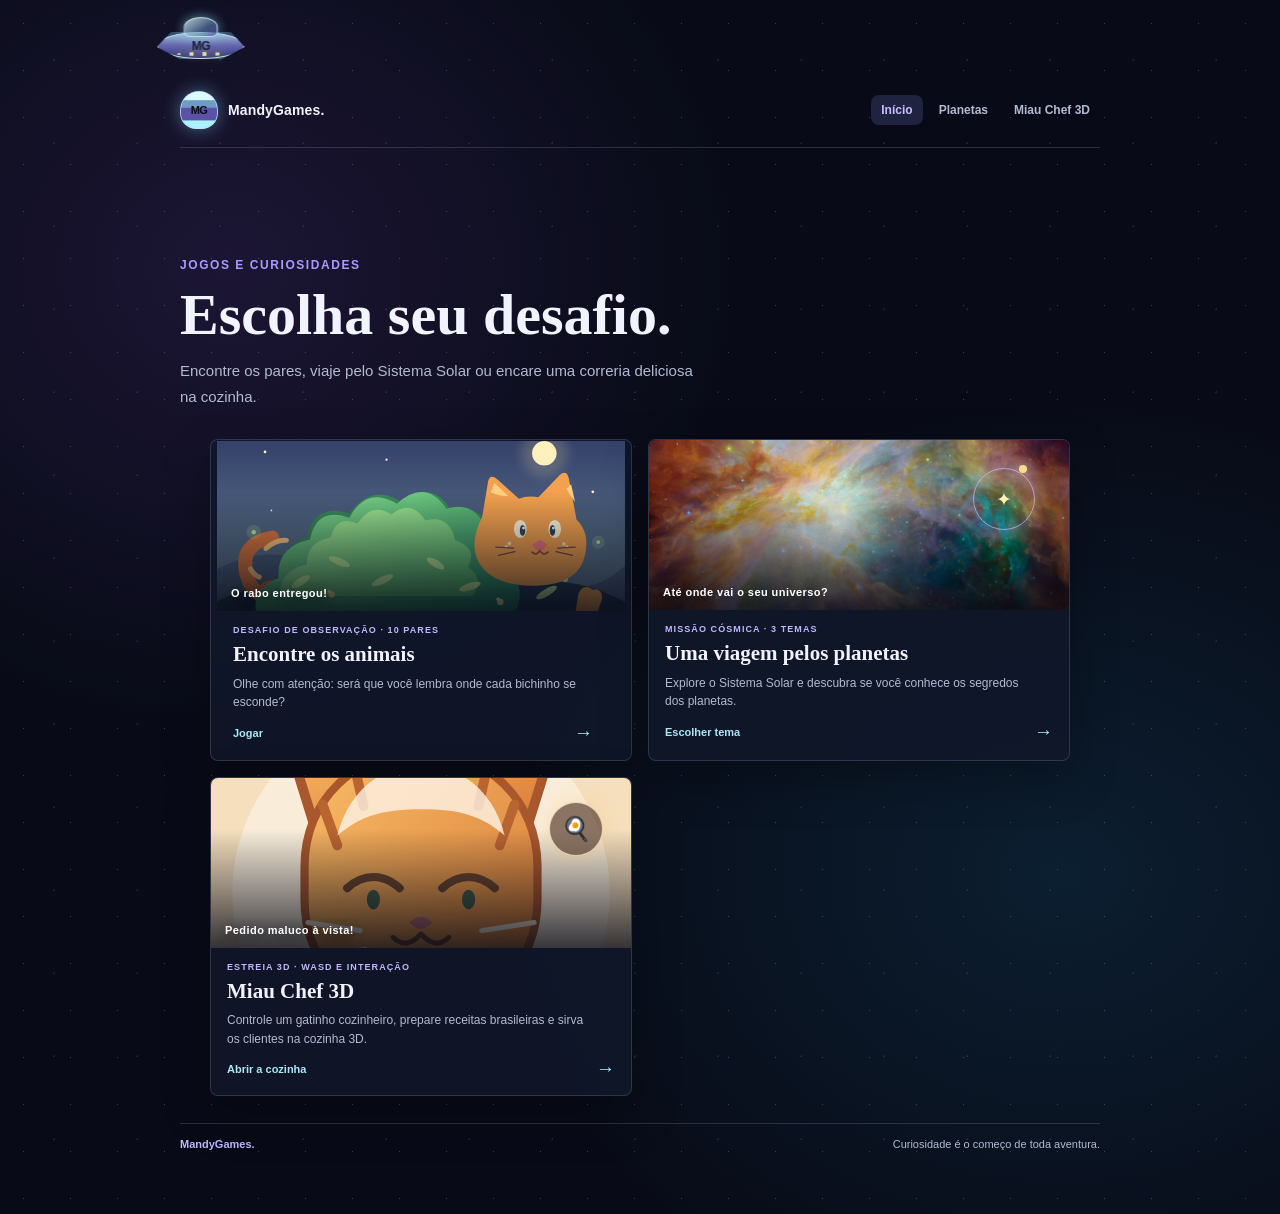
==== commit 25fbe15f: "feat: transformando o game em 3D" ====
--- a/index.html
+++ b/index.html
@@ -304,7 +304,7 @@
       <nav class="game-nav" aria-label="Jogos">
         <a id="home-link" href="#jogos" aria-current="page">Início</a>
         <a href="quiz.html">Planetas</a>
-        <a href="cozinha.html">Miau Chef</a>
+        <a href="cozinha3d.html">Miau Chef 3D</a>
       </nav>
     </header>
 
@@ -336,12 +336,12 @@
           </span>
         </a>
 
-        <a class="experience-card" href="cozinha.html">
-          <span class="experience-art experience-art--kitchen" aria-hidden="true"><img src="assets/cozinha/gato-chef-luna.jpg" alt=""><span class="experience-art-label">Pedido maluco à vista!</span><span class="kitchen-orbit" aria-hidden="true">🍳</span></span>
+        <a class="experience-card" href="cozinha3d.html">
+          <span class="experience-art experience-art--kitchen" aria-hidden="true"><img src="assets/cozinha/gato-chef-luna.svg" alt=""><span class="experience-art-label">Pedido maluco à vista!</span><span class="kitchen-orbit" aria-hidden="true">🍳</span></span>
           <span class="experience-copy">
-            <span class="experience-kicker">CORRERIA NA COZINHA · 60 SEGUNDOS</span>
-            <span class="experience-title">Miau Chef: cozinha brasileira</span>
-            <span class="experience-description">Sirva estrogonofe, feijoada e churrasco antes que os clientes comecem a miar!</span>
+            <span class="experience-kicker">ESTREIA 3D · WASD E INTERAÇÃO</span>
+            <span class="experience-title">Miau Chef 3D</span>
+            <span class="experience-description">Controle um gatinho cozinheiro, prepare receitas brasileiras e sirva os clientes na cozinha 3D.</span>
             <span class="experience-cta">Abrir a cozinha <span aria-hidden="true">→</span></span>
           </span>
         </a>
